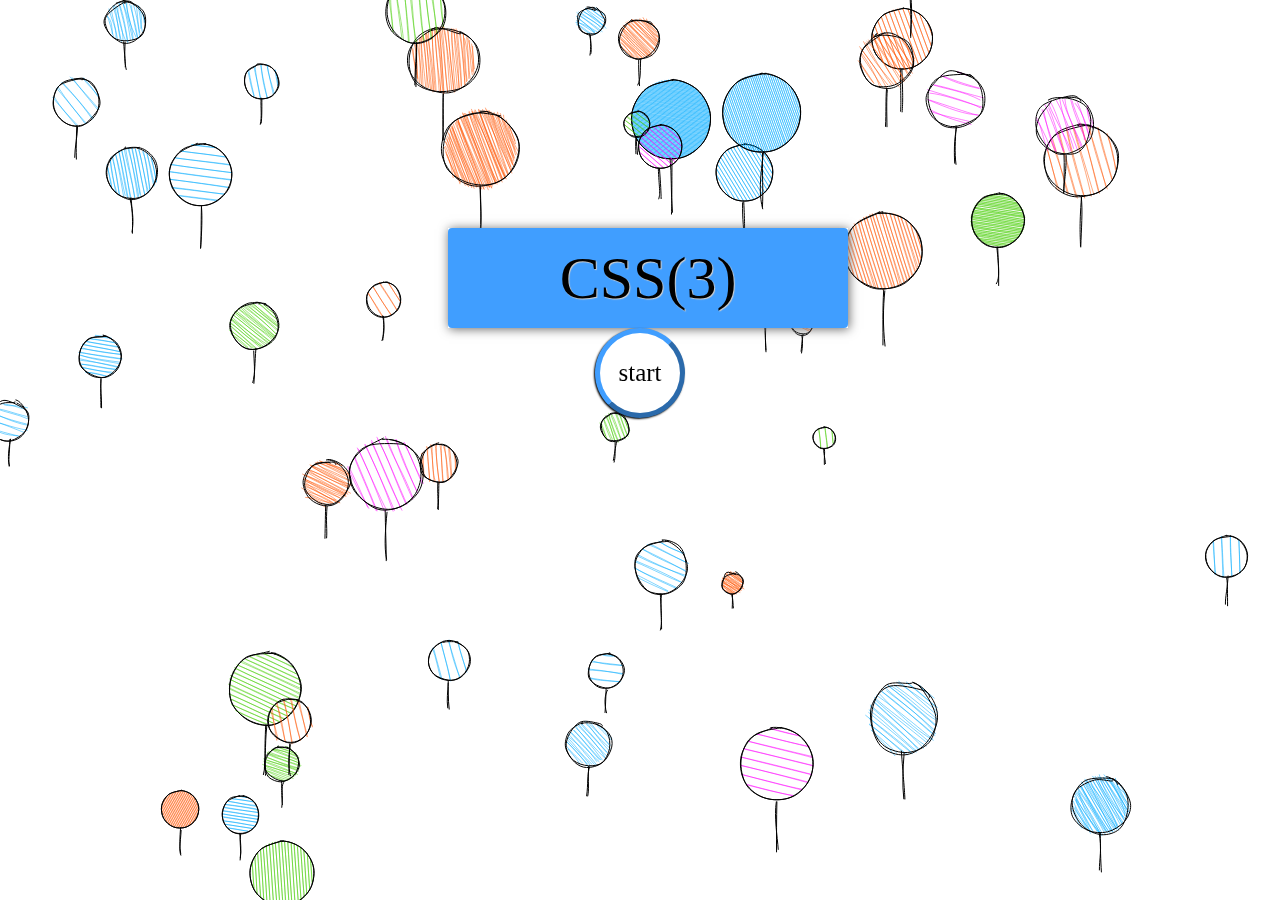
==== items/css.html @ f047896d "Add files via upload" ====
<html>
<head>
  <meta charset="UTF-8">
  <meta name="viewport" content="width=device-width, initial-scale=1.0">
  <meta http-equiv="X-UA-Compatible" content="ie=edge">
  <title>UnexpectedJoy</title>
  <meta name="keywords" content="前端小技巧">
  <meta name="description" content="html(5),css(3),vue,javasScript">
  <link rel="stylesheet" href="../css/Normalize.css">
  <link rel="stylesheet" href="../css/test.css">
</head>
<body>
    <div class="blackbord">
      <div class="tag"><span>CSS(3)</span></div>
      <span class="startBtn">start</span>
    </div>
  <script src="../js/ball.js"></script>
  <script type="text/javascript">
    var extend = function extend(base) {
      for (var _len = arguments.length, extensions = Array(_len > 1 ? _len - 1 : 0), _key = 1; _key < _len; _key++) {
        extensions[_key - 1] = arguments[_key];
      }
      return Object.assign.apply(Object, [{}, base].concat(extensions));
    };
    var parseColor = function parseColor(_ref) {
      var h = _ref.h,
        s = _ref.s,
        l = _ref.l,
        a = _ref.a;
      return 'hsla(' + h + ',' + s + '%,' + l + '%,' + a + ')';
    };
    var Color = extend.bind(null, {
      h: 0,
      s: 100,
      l: 100,
      a: 1
    });

    var Vector = extend.bind(null, {
      x: 0,
      y: 0
    });

    var Particle = extend.bind(null, {
      pos: Vector(),
      vel: Vector(),
      angle: 0,
      speed: 0,
      radius: 0,
      rotation: 0,
      color: Color()
    });

    var colors = [Color({
      h: 20,
      s: 100,
      l: 50
    }), Color({
      h: 200,
      l: 50
    }), Color({
      h: 300,
      l: 50
    }), Color({
      h: 100,
      l: 40
    })];

    var animationLoop = function animationLoop(scope) {
      if (scope.animation) {
        scope.animation(animationLoop.bind(null, scope));
      }

      var ctx = scope.ctx;
      var canvas = ctx.canvas;

      var rc = rough.canvas(canvas);
      ctx.clearRect(0, 0, canvas.width, canvas.height);

      scope.particles.map(function(p, i) {
        p.pos.y -= p.speed;
        if (i % 2) {
          p.pos.x = p.pos.x + Math.sin(p.angle) * .2;
        } else {
          p.pos.x = p.pos.x - Math.cos(p.angle) * .2;
        }
        p.angle += .01;
        rc.circle(p.pos.x, p.pos.y, p.radius, {
          fill: parseColor(p.color),
          roughness: Math.random() * 1.5,
          hachureGap: p.hachureGap,
          hachureAngle: p.hachureAngle
        });
        rc.line(p.pos.x, p.pos.y + p.radius * 1.2, p.pos.x, p.pos.y + p.radius / 2, {
          bowing: Math.random() * 3
        });
        if (p.pos.y + p.radius * 3 < 0) {
          p.pos.y = canvas.height + p.radius * 3;
          p.pos.x = Math.random() * (canvas.width - p.radius);
        }
      });
    };

    var scope = {
      animation: requestAnimationFrame.bind(null),
      ctx: document.createElement('canvas').getContext('2d'),
      title: 'Brian Douglas',
      rotation: 0,
      particles: []
    };

    ~ function(scope) {
      var canvas = scope.ctx.canvas;


      canvas.width = window.innerWidth;
      canvas.height = window.innerHeight;
      document.body.appendChild(canvas);

      var particleCount = 50;
      while (particleCount--) {
        scope.particles.push(Particle({
          pos: {
            x: Math.random() * canvas.width,
            y: Math.random() * canvas.height
          },
          speed: Math.random() + .2,
          radius: Math.random() * 60 + 20,
          color: colors[Math.floor(Math.random() * colors.length)],
          hachureAngle: Math.random() * 90,
          hachureGap: Math.random() * 8 + 1
        }));
      }

      animationLoop(scope);
    }(scope);

    if (!/Android|webOS|iPhone|iPad|iPod|BlackBerry|IEMobile|Opera Mini/i.test(navigator.userAgent)) {
      window.addEventListener('resize', function() {
        scope.ctx.canvas.width = window.innerWidth;
        scope.ctx.canvas.height = window.innerHeight;
      });
    }
  </script>
</body>

</html>
---- css/test.css ----
.blackbord {
  position:fixed;
  width: 30%;
  margin-top:10%;
  margin-left:35%;
  text-align: center;
}
.tag {
  display: table;
  width:400px;
  height:100px;
  margin: 100px auto 0 auto;
  border-radius: 4px;
  background-color: #409EFF;
  /* animation */
  -webkit-animation: myfirst 8s linear .2s infinite alternate;	/* Safari 和 Chrome */
     -moz-animation: myfirst 8s linear .2s infinite alternate; 	/* Firefox */
       -o-animation: myfirst 8s linear .2s infinite alternate;	/* Opera */
          animation: myfirst 8s linear .2s infinite alternate;
}
.tag span {
  display: table-cell;
  font-size: 60px;
  font-family: 'Axure Handwriting', 'STLiti', 'STXinwei';
  vertical-align:middle;
  text-shadow: 1px 1px 1px #cecece;
  box-shadow: 1px 1px 10px #666;
  cursor:
}
.startBtn {
  display: inline-block;
  height: 80px;
  width:80px;
  font-size: 25px;
  line-height: 80px;
  background-color: #fff;
  border: 5px outset #409EFF;
  border-radius: 50%;
  box-shadow: -1px 1px 2px #000;
  cursor: pointer;
}
.startBtn:active {
  border-style: inset;
}
@keyframes myfirst {
  30% {transform: rotate(-15deg);}
  50 {transform: rotate(0deg);}
  80% {transform: rotate(15deg);}
  100%{ transform: rotate(0deg);}
}
@-moz-keyframes myfirst /* Firefox */
{
  30% {-moz-transform: rotate(-15deg);}
  50 {-moz-transform: rotate(0deg);}
  80% {-moz-transform: rotate(15deg);}
  100%{-moz-transform: rotate(0deg);}
}
@-webkit-keyframes myfirst /* Safari 和 Chrome */
{
  30% {-webkit-transform: rotate(-15deg);	/* Safari and Chrome */}
  50 {-webkit-transform : rotate(0deg);	/* Safari and Chrome */}
  80% {-webkit-transform: rotate(15deg);	/* Safari and Chrome */}
  100%{-webkit-transform: rotate(0deg);	/* Safari and Chrome */}
}
@-o-keyframes myfirst /* Opera */
{
  30% {-o-transform: rotate(-15deg);		/* Opera */}
  50 {-o-transform: rotate(0deg);		/* Opera */}
  80% {-o-transform: rotate(15deg);		/* Opera */}
  100%{-o-transform: rotate(0deg);		/* Opera */}
}
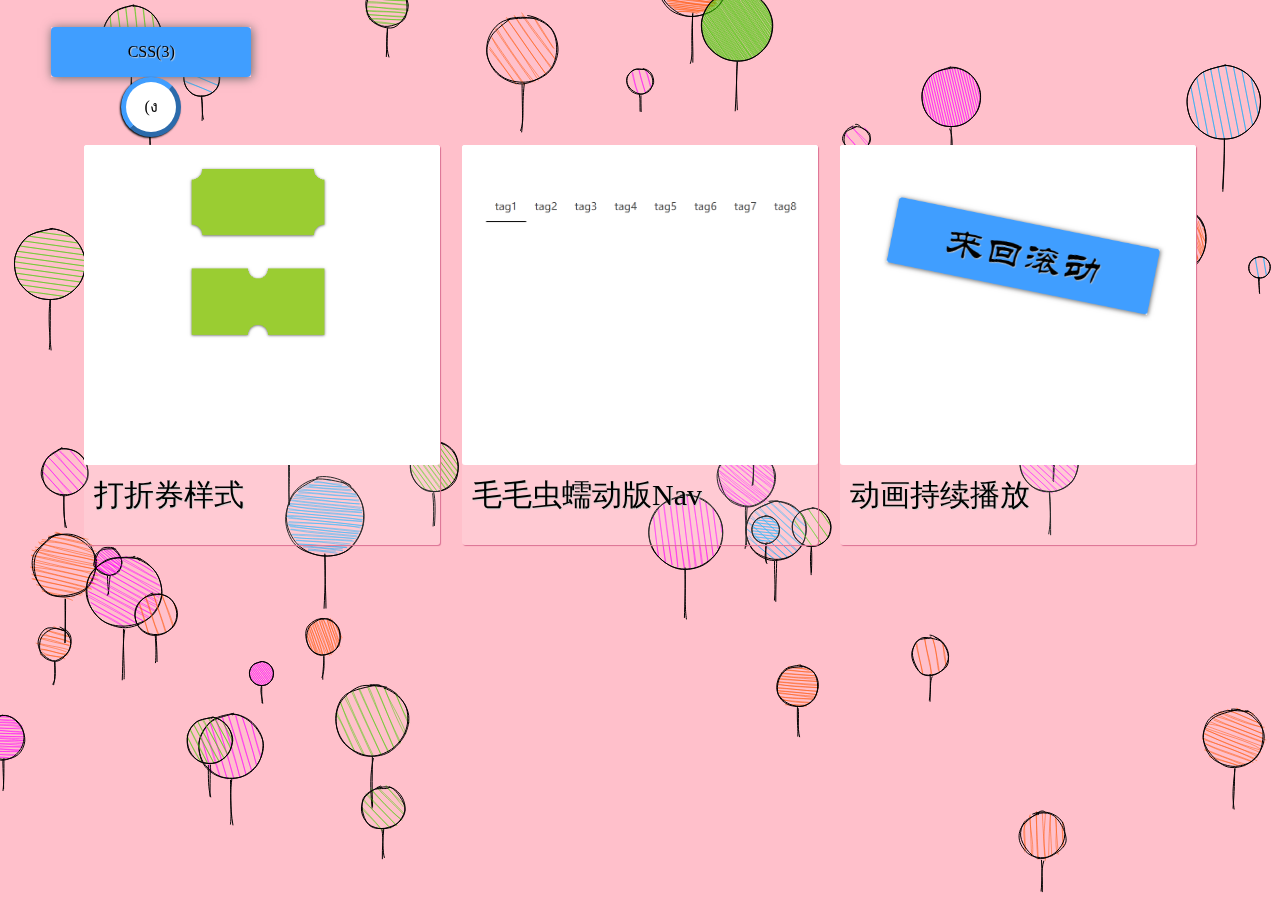
==== commit 7e5b8c66: "修正基本布局" ====
--- a/items/css.html
+++ b/items/css.html
@@ -3,144 +3,52 @@
   <meta charset="UTF-8">
   <meta name="viewport" content="width=device-width, initial-scale=1.0">
   <meta http-equiv="X-UA-Compatible" content="ie=edge">
-  <title>UnexpectedJoy</title>
   <meta name="keywords" content="前端小技巧">
   <meta name="description" content="html(5),css(3),vue,javasScript">
+  <title>UnexpectedJoy</title>
+  <link rel="short icon" href="../favicon.png"/>
   <link rel="stylesheet" href="../css/Normalize.css">
   <link rel="stylesheet" href="../css/test.css">
 </head>
 <body>
-    <div class="blackbord">
+    <div class="blackbord" data-scroll-reveal>
       <div class="tag"><span>CSS(3)</span></div>
-      <span class="startBtn">start</span>
+      <span class="startBtn">(ง ˙o˙)ว</span>
     </div>
-  <script src="../js/ball.js"></script>
-  <script type="text/javascript">
-    var extend = function extend(base) {
-      for (var _len = arguments.length, extensions = Array(_len > 1 ? _len - 1 : 0), _key = 1; _key < _len; _key++) {
-        extensions[_key - 1] = arguments[_key];
-      }
-      return Object.assign.apply(Object, [{}, base].concat(extensions));
-    };
-    var parseColor = function parseColor(_ref) {
-      var h = _ref.h,
-        s = _ref.s,
-        l = _ref.l,
-        a = _ref.a;
-      return 'hsla(' + h + ',' + s + '%,' + l + '%,' + a + ')';
-    };
-    var Color = extend.bind(null, {
-      h: 0,
-      s: 100,
-      l: 100,
-      a: 1
-    });
-
-    var Vector = extend.bind(null, {
-      x: 0,
-      y: 0
-    });
-
-    var Particle = extend.bind(null, {
-      pos: Vector(),
-      vel: Vector(),
-      angle: 0,
-      speed: 0,
-      radius: 0,
-      rotation: 0,
-      color: Color()
-    });
-
-    var colors = [Color({
-      h: 20,
-      s: 100,
-      l: 50
-    }), Color({
-      h: 200,
-      l: 50
-    }), Color({
-      h: 300,
-      l: 50
-    }), Color({
-      h: 100,
-      l: 40
-    })];
-
-    var animationLoop = function animationLoop(scope) {
-      if (scope.animation) {
-        scope.animation(animationLoop.bind(null, scope));
-      }
-
-      var ctx = scope.ctx;
-      var canvas = ctx.canvas;
-
-      var rc = rough.canvas(canvas);
-      ctx.clearRect(0, 0, canvas.width, canvas.height);
-
-      scope.particles.map(function(p, i) {
-        p.pos.y -= p.speed;
-        if (i % 2) {
-          p.pos.x = p.pos.x + Math.sin(p.angle) * .2;
-        } else {
-          p.pos.x = p.pos.x - Math.cos(p.angle) * .2;
-        }
-        p.angle += .01;
-        rc.circle(p.pos.x, p.pos.y, p.radius, {
-          fill: parseColor(p.color),
-          roughness: Math.random() * 1.5,
-          hachureGap: p.hachureGap,
-          hachureAngle: p.hachureAngle
-        });
-        rc.line(p.pos.x, p.pos.y + p.radius * 1.2, p.pos.x, p.pos.y + p.radius / 2, {
-          bowing: Math.random() * 3
-        });
-        if (p.pos.y + p.radius * 3 < 0) {
-          p.pos.y = canvas.height + p.radius * 3;
-          p.pos.x = Math.random() * (canvas.width - p.radius);
-        }
-      });
-    };
-
-    var scope = {
-      animation: requestAnimationFrame.bind(null),
-      ctx: document.createElement('canvas').getContext('2d'),
-      title: 'Brian Douglas',
-      rotation: 0,
-      particles: []
-    };
-
-    ~ function(scope) {
-      var canvas = scope.ctx.canvas;
-
-
-      canvas.width = window.innerWidth;
-      canvas.height = window.innerHeight;
-      document.body.appendChild(canvas);
-
-      var particleCount = 50;
-      while (particleCount--) {
-        scope.particles.push(Particle({
-          pos: {
-            x: Math.random() * canvas.width,
-            y: Math.random() * canvas.height
-          },
-          speed: Math.random() + .2,
-          radius: Math.random() * 60 + 20,
-          color: colors[Math.floor(Math.random() * colors.length)],
-          hachureAngle: Math.random() * 90,
-          hachureGap: Math.random() * 8 + 1
-        }));
-      }
-
-      animationLoop(scope);
-    }(scope);
-
-    if (!/Android|webOS|iPhone|iPad|iPod|BlackBerry|IEMobile|Opera Mini/i.test(navigator.userAgent)) {
-      window.addEventListener('resize', function() {
-        scope.ctx.canvas.width = window.innerWidth;
-        scope.ctx.canvas.height = window.innerHeight;
-      });
-    }
+    <div class="experienceList" >
+        <div class="experience" data-scroll-reveal="enter right and move 50px over 1.33s">
+          <div class="expPic">
+            <a href="https://codepen.io/prayercc/pen/mGVQOo"><img src="../img/css/01.png" alt="csspic" /></a>
+          </div>
+          <div class="expText">
+            <span>打折券样式</span>
+          </div>
+        </div>
+        <div class="experience" data-scroll-reveal>
+          <div class="expPic">
+            <a href="https://codepen.io/prayercc/pen/NLjmrM"><img src="../img/css/02.png" alt="csspic" /></a>
+          </div>
+          <div class="expText">
+            <span>毛毛虫蠕动版Nav</span>
+          </div>
+        </div>
+        <div class="experience" data-scroll-reveal="enter left and move 50px over 1.33s">
+          <div class="expPic">
+            <a href="https://codepen.io/prayercc/pen/ZMoEdg"><img src="../img/css/03.png" alt="csspic" /></a>
+          </div>
+          <div class="expText">
+            <span>动画持续播放</span>
+          </div>
+        </div>
+        
+    </div>
+    <script src="../js/ball.js"></script> 
+  <script src="../js/ball.conf.js"></script>
+  <script src="../js/scrollReveal.js"></script>
+  <script>
+    if (!(/msie [6|7|8|9]/i.test(navigator.userAgent))){   
+          (function(){window.scrollReveal = new scrollReveal({reset: true});})();
+        };
   </script>
 </body>
 
--- a/css/test.css
+++ b/css/test.css
@@ -1,15 +1,15 @@
 .blackbord {
-  position:fixed;
-  width: 30%;
-  margin-top:10%;
-  margin-left:35%;
+  position: absolute;
+  /*display: none;*/
+  top: 3%;
+  left: 4%;
+  transform: translate(-50%, -50%);
   text-align: center;
 }
 .tag {
   display: table;
-  width:400px;
-  height:100px;
-  margin: 100px auto 0 auto;
+  width:200px;
+  height:50px;
   border-radius: 4px;
   background-color: #409EFF;
   /* animation */
@@ -20,52 +20,90 @@
 }
 .tag span {
   display: table-cell;
-  font-size: 60px;
+  /*font-size: 60px;*/
   font-family: 'Axure Handwriting', 'STLiti', 'STXinwei';
   vertical-align:middle;
   text-shadow: 1px 1px 1px #cecece;
   box-shadow: 1px 1px 10px #666;
-  cursor:
 }
 .startBtn {
   display: inline-block;
-  height: 80px;
-  width:80px;
-  font-size: 25px;
-  line-height: 80px;
+  height: 50px;
+  width:50px;
+  /*font-size: 25px;*/
+  line-height: 50px;
   background-color: #fff;
   border: 5px outset #409EFF;
   border-radius: 50%;
   box-shadow: -1px 1px 2px #000;
-  cursor: pointer;
 }
 .startBtn:active {
   border-style: inset;
 }
 @keyframes myfirst {
   30% {transform: rotate(-15deg);}
-  50 {transform: rotate(0deg);}
+  50% {transform: rotate(0deg);}
   80% {transform: rotate(15deg);}
   100%{ transform: rotate(0deg);}
 }
 @-moz-keyframes myfirst /* Firefox */
 {
   30% {-moz-transform: rotate(-15deg);}
-  50 {-moz-transform: rotate(0deg);}
+  50% {-moz-transform: rotate(0deg);}
   80% {-moz-transform: rotate(15deg);}
   100%{-moz-transform: rotate(0deg);}
 }
 @-webkit-keyframes myfirst /* Safari 和 Chrome */
 {
   30% {-webkit-transform: rotate(-15deg);	/* Safari and Chrome */}
-  50 {-webkit-transform : rotate(0deg);	/* Safari and Chrome */}
+  50% {-webkit-transform : rotate(0deg);	/* Safari and Chrome */}
   80% {-webkit-transform: rotate(15deg);	/* Safari and Chrome */}
   100%{-webkit-transform: rotate(0deg);	/* Safari and Chrome */}
 }
 @-o-keyframes myfirst /* Opera */
 {
   30% {-o-transform: rotate(-15deg);		/* Opera */}
-  50 {-o-transform: rotate(0deg);		/* Opera */}
+  50% {-o-transform: rotate(0deg);		/* Opera */}
   80% {-o-transform: rotate(15deg);		/* Opera */}
   100%{-o-transform: rotate(0deg);		/* Opera */}
 }
+
+/*experienceList*/
+.experienceList {
+  box-sizing: border-box;
+  position: absolute;
+  display: flex;
+  flex-wrap: wrap;
+  justify-content: space-between;
+  top: 15%;
+  left: 5%;
+  width: 90%;
+  padding: 10px 20px;
+  /*border: 1px solid #ddd;*/
+  border-radius: 3px;
+  
+}
+.experience {
+  width: 32%;
+  height: 400px;
+  margin-bottom: 20px;
+  background: url("../img/articlebg.png");
+  box-shadow: 1px 1px 1px PaleVioletRed;
+  border-radius: 3px;
+}
+.expPic {
+  width: 100%;
+  height: 80%;
+  background-color: #fff;
+  border-radius: 3px;
+}
+.expPic img {
+  width: 100%;
+  border-radius: 3px;
+}
+.expText span {
+  padding-left: 10px;
+  font-size: 30px;
+  line-height: 60px;
+  text-shadow: 1px 1px 1px #cecece;
+}